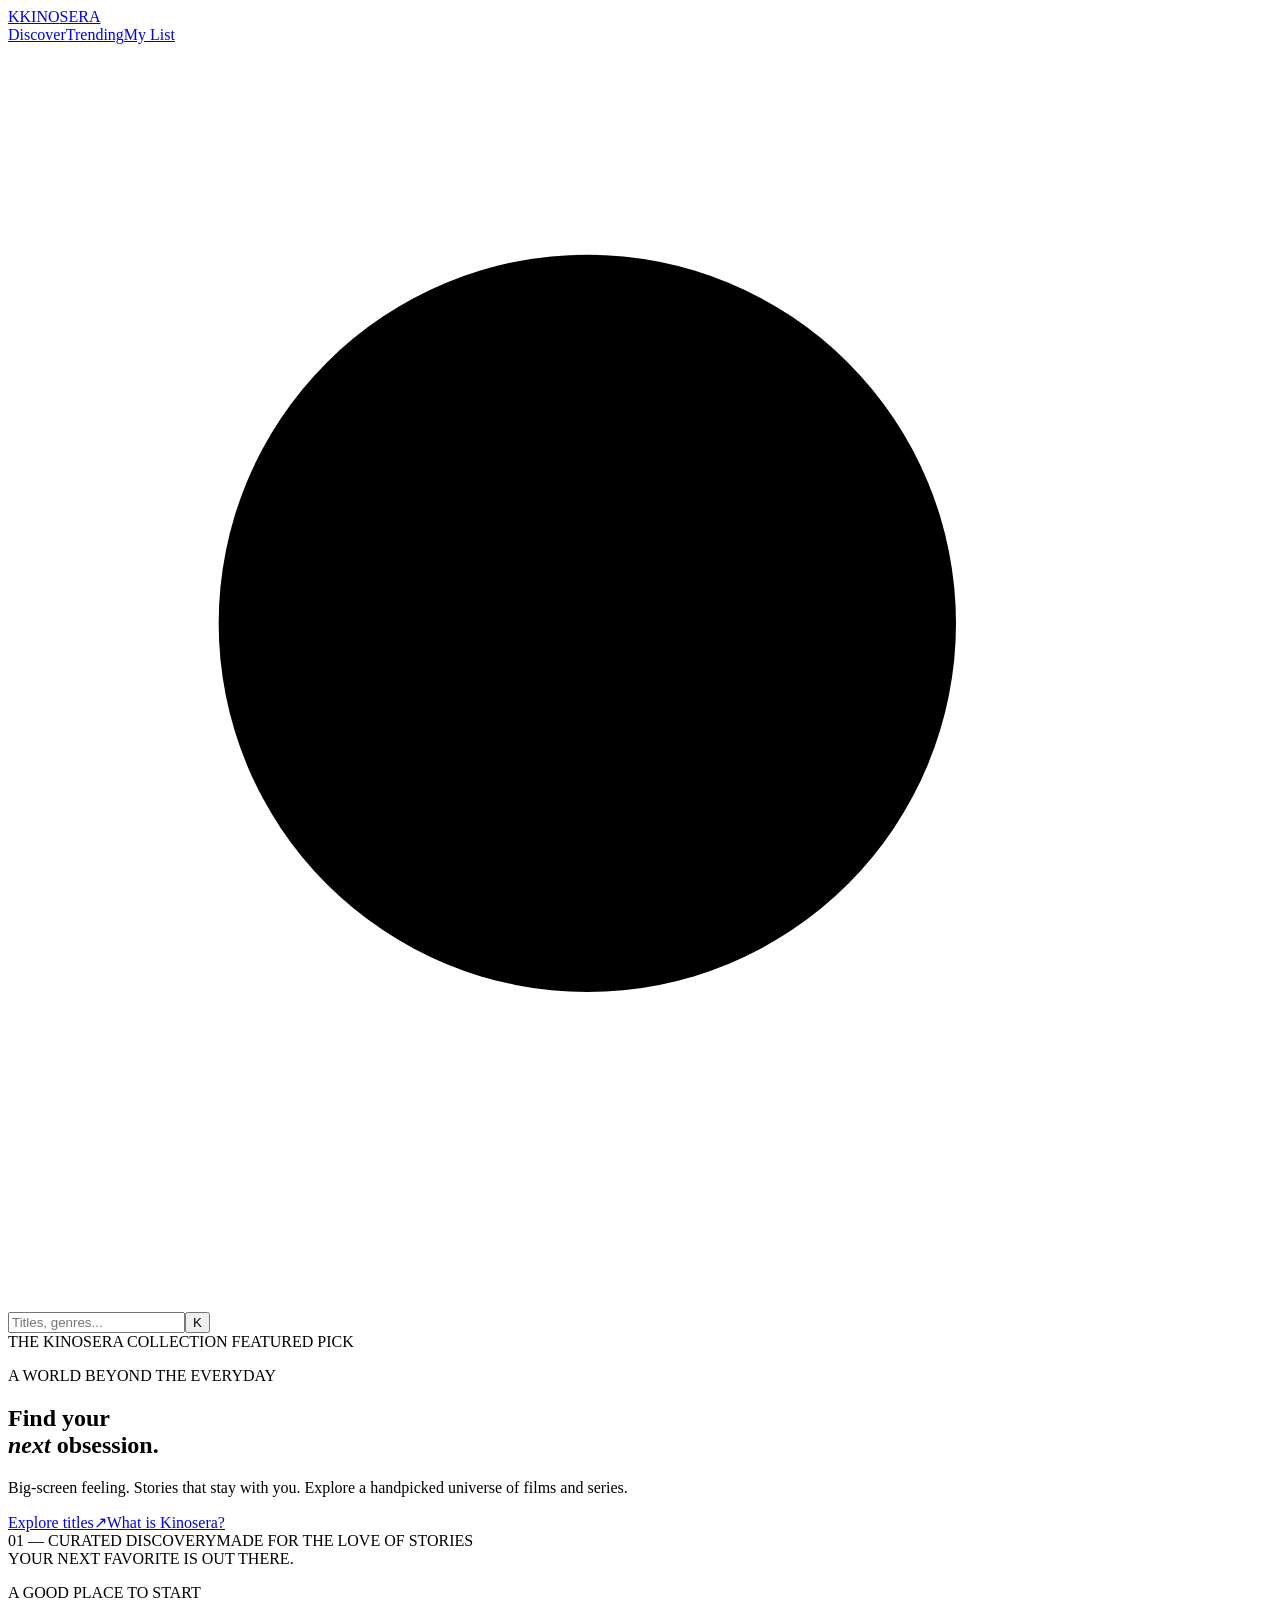
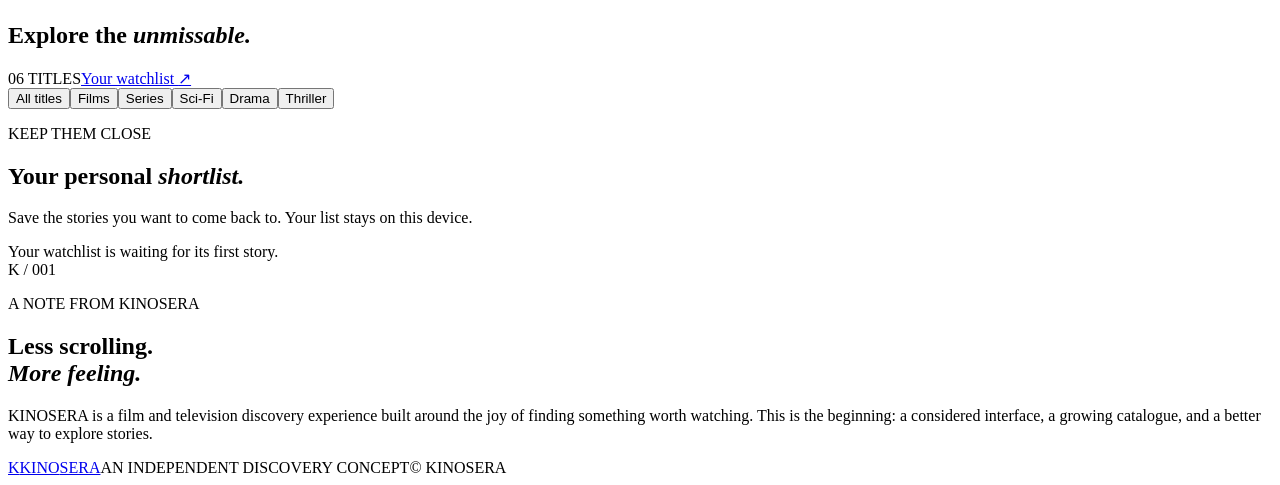
==== index.html @ 2dc4a13b "Build KINOSERA homepage" ====
<!doctype html>
<html lang="en">
<head>
  <meta charset="UTF-8">
  <meta name="viewport" content="width=device-width, initial-scale=1">
  <meta name="theme-color" content="#090a0f">
  <meta name="description" content="KINOSERA — discover films and series worth staying in for.">
  <title>KINOSERA — Stories worth staying in for</title>
  <link rel="preconnect" href="https://fonts.googleapis.com">
  <link rel="preconnect" href="https://fonts.gstatic.com" crossorigin>
  <link href="https://fonts.googleapis.com/css2?family=DM+Sans:wght@400;500;600;700&family=Manrope:wght@400;500;600;700;800&display=swap" rel="stylesheet">
  <link rel="stylesheet" href="styles.css">
</head>
<body>
  <div class="ambient ambient-one"></div><div class="ambient ambient-two"></div>
  <header class="topbar">
    <a class="brand" href="#" aria-label="Kinosera home"><span class="brand-mark">K</span><span>KINO<span class="brand-light">SERA</span></span></a>
    <nav class="main-nav" aria-label="Main navigation"><a class="active" href="#home">Discover</a><a href="#trending">Trending</a><a href="#library">My List</a></nav>
    <div class="top-actions"><label class="search-wrap"><svg viewBox="0 0 24 24" aria-hidden="true"><circle cx="11" cy="11" r="7"></circle><path d="m16 16 4 4"></path></svg><input id="searchInput" type="search" placeholder="Titles, genres..." autocomplete="off"></label><button class="avatar" aria-label="Profile">K</button></div>
  </header>
  <main id="home">
    <section class="hero">
      <div class="hero-art" aria-hidden="true"><div class="hero-orb"></div><div class="hero-haze"></div><div class="hero-silhouette"></div><div class="hero-grain"></div></div>
      <div class="hero-content">
        <div class="eyebrow"><span class="live-dot"></span> THE KINOSERA COLLECTION <span class="eyebrow-line"></span> FEATURED PICK</div>
        <p class="hero-kicker">A WORLD BEYOND THE EVERYDAY</p>
        <h1>Find your<br><em>next</em> obsession.</h1>
        <p class="hero-copy">Big-screen feeling. Stories that stay with you. Explore a handpicked universe of films and series.</p>
        <div class="hero-buttons"><a class="primary-btn" href="#trending"><span>Explore titles</span><span class="arrow">↗</span></a><a class="quiet-btn" href="#about">What is Kinosera?</a></div>
        <div class="hero-foot"><span>01 — CURATED DISCOVERY</span><span>MADE FOR THE LOVE OF STORIES</span></div>
      </div>
      <div class="hero-side-note">YOUR NEXT FAVORITE IS OUT THERE.</div>
    </section>
    <section class="section" id="trending">
      <div class="section-heading"><div><p class="section-label">A GOOD PLACE TO START</p><h2>Explore the <em>unmissable.</em></h2></div><div class="section-tools"><span id="resultCount">06 TITLES</span><a href="#library" class="text-link">Your watchlist <span>↗</span></a></div></div>
      <div class="filters" id="filters"><button class="filter active" data-filter="All">All titles</button><button class="filter" data-filter="Film">Films</button><button class="filter" data-filter="Series">Series</button><button class="filter" data-filter="Sci-Fi">Sci-Fi</button><button class="filter" data-filter="Drama">Drama</button><button class="filter" data-filter="Thriller">Thriller</button></div>
      <div class="movie-grid" id="movieGrid"></div>
      <div class="empty-state" id="emptyState" hidden>No titles found. Try another search.</div>
    </section>
    <section class="watchlist-section" id="library"><div><p class="section-label">KEEP THEM CLOSE</p><h2>Your personal <em>shortlist.</em></h2><p class="watchlist-copy">Save the stories you want to come back to. Your list stays on this device.</p></div><div class="saved-strip" id="savedStrip"><span class="saved-empty">Your watchlist is waiting for its first story.</span></div></section>
    <section class="about" id="about"><span class="about-index">K / 001</span><div><p class="section-label">A NOTE FROM KINOSERA</p><h2>Less scrolling.<br><em>More feeling.</em></h2></div><p>KINOSERA is a film and television discovery experience built around the joy of finding something worth watching. This is the beginning: a considered interface, a growing catalogue, and a better way to explore stories.</p></section>
  </main>
  <footer><a class="brand footer-brand" href="#"><span class="brand-mark">K</span><span>KINO<span class="brand-light">SERA</span></span></a><span>AN INDEPENDENT DISCOVERY CONCEPT</span><span>© <span id="year"></span> KINOSERA</span></footer>
  <dialog id="detailDialog" class="detail-dialog"><button class="dialog-close" id="dialogClose" aria-label="Close">×</button><div id="dialogContent"></div></dialog>
  <script src="app.js"></script>
</body>
</html>
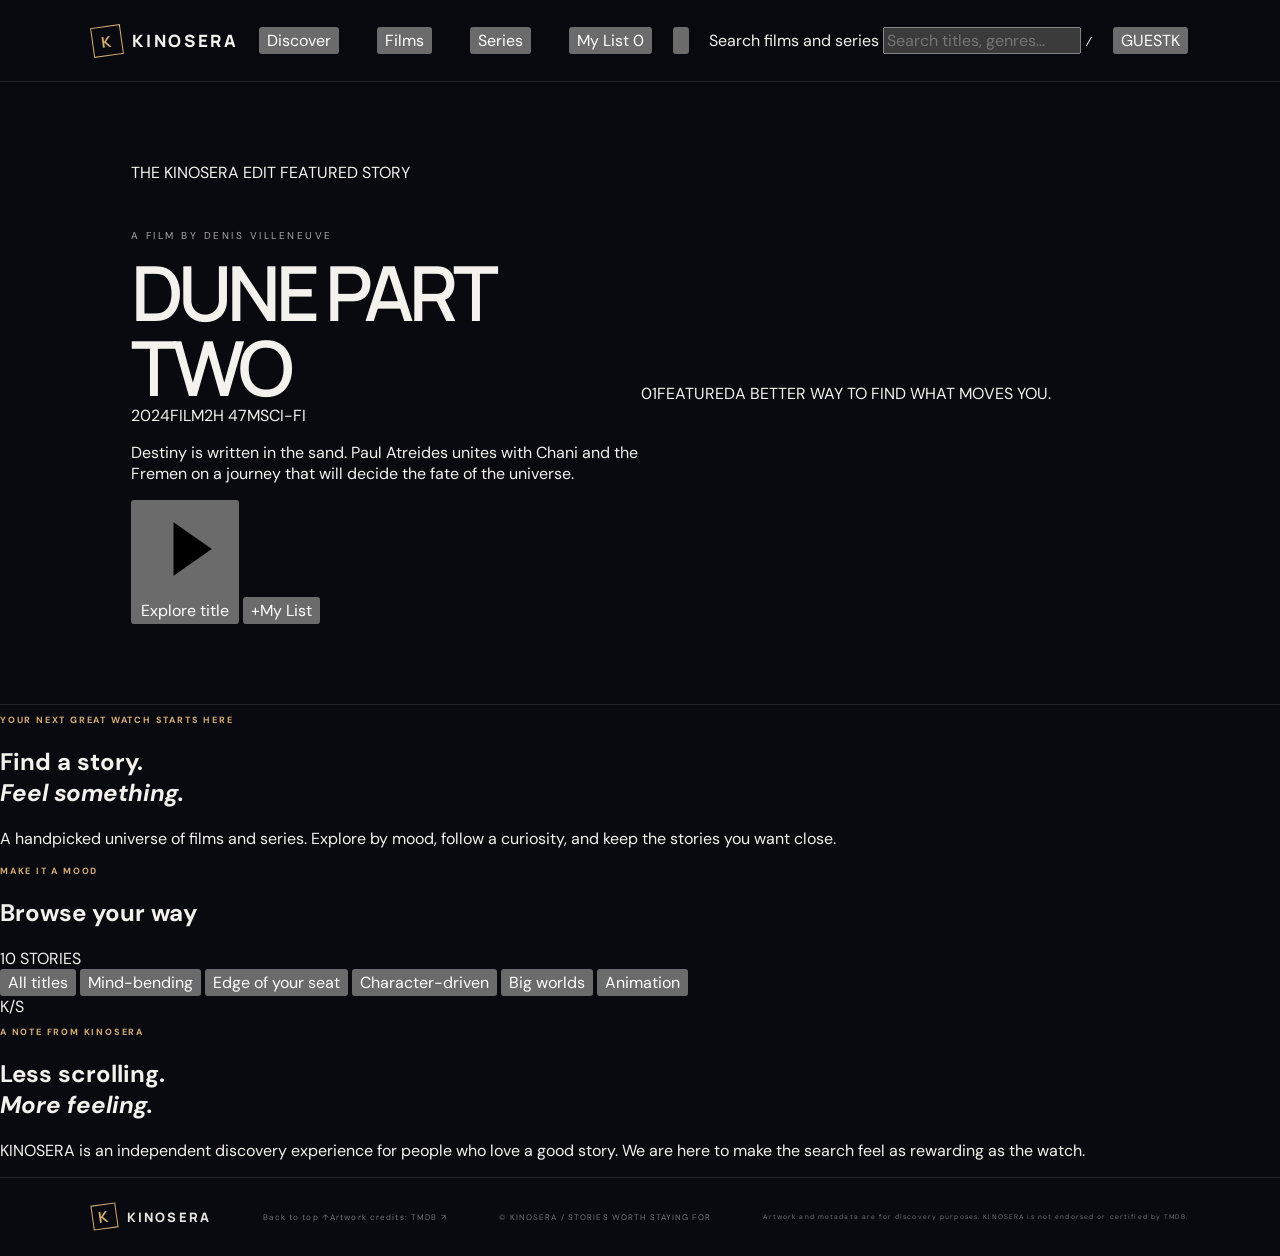
==== commit 3319390d: "Redesign KINOSERA discovery experience" ====
--- a/index.html
+++ b/index.html
@@ -3,45 +3,130 @@
 <head>
   <meta charset="UTF-8">
   <meta name="viewport" content="width=device-width, initial-scale=1">
-  <meta name="theme-color" content="#090a0f">
-  <meta name="description" content="KINOSERA — discover films and series worth staying in for.">
-  <title>KINOSERA — Stories worth staying in for</title>
+  <meta name="theme-color" content="#08090c">
+  <meta name="description" content="KINOSERA — a considered universe of films and series. Find the story you have been looking for.">
+  <title>KINOSERA — Stories worth staying for</title>
   <link rel="preconnect" href="https://fonts.googleapis.com">
   <link rel="preconnect" href="https://fonts.gstatic.com" crossorigin>
-  <link href="https://fonts.googleapis.com/css2?family=DM+Sans:wght@400;500;600;700&family=Manrope:wght@400;500;600;700;800&display=swap" rel="stylesheet">
+  <link rel="preconnect" href="https://image.tmdb.org">
+  <link href="https://fonts.googleapis.com/css2?family=DM+Sans:wght@400;500;600;700&family=Instrument+Serif:ital@0;1&family=Manrope:wght@400;500;600;700;800&display=swap" rel="stylesheet">
   <link rel="stylesheet" href="styles.css">
 </head>
 <body>
-  <div class="ambient ambient-one"></div><div class="ambient ambient-two"></div>
-  <header class="topbar">
-    <a class="brand" href="#" aria-label="Kinosera home"><span class="brand-mark">K</span><span>KINO<span class="brand-light">SERA</span></span></a>
-    <nav class="main-nav" aria-label="Main navigation"><a class="active" href="#home">Discover</a><a href="#trending">Trending</a><a href="#library">My List</a></nav>
-    <div class="top-actions"><label class="search-wrap"><svg viewBox="0 0 24 24" aria-hidden="true"><circle cx="11" cy="11" r="7"></circle><path d="m16 16 4 4"></path></svg><input id="searchInput" type="search" placeholder="Titles, genres..." autocomplete="off"></label><button class="avatar" aria-label="Profile">K</button></div>
+  <div class="site-noise" aria-hidden="true"></div>
+  <header class="topbar" id="topbar">
+    <a class="brand" href="#top" aria-label="KINOSERA home">
+      <span class="brand-mark">K</span>
+      <span class="brand-name">KINO<span>SERA</span></span>
+    </a>
+
+    <nav class="main-nav" aria-label="Main navigation">
+      <button class="nav-link is-active" data-view="all">Discover</button>
+      <button class="nav-link" data-view="film">Films</button>
+      <button class="nav-link" data-view="series">Series</button>
+      <button class="nav-link" data-view="list">My List <span class="list-count" id="listCount">0</span></button>
+    </nav>
+
+    <div class="top-actions">
+      <button class="icon-button search-toggle" id="searchToggle" aria-label="Open search" aria-expanded="false">
+        <svg viewBox="0 0 24 24" aria-hidden="true"><circle cx="10.8" cy="10.8" r="6.8"></circle><path d="m16 16 4.2 4.2"></path></svg>
+      </button>
+      <label class="search-field" id="searchField">
+        <span class="sr-only">Search films and series</span>
+        <input id="searchInput" type="search" placeholder="Search titles, genres..." autocomplete="off">
+        <kbd>/</kbd>
+      </label>
+      <button class="profile-button" id="profileToggle" aria-expanded="false" aria-label="Guest profile">
+        <span class="profile-label">GUEST</span><span class="profile-avatar">K</span>
+      </button>
+      <div class="profile-menu" id="profileMenu" hidden>
+        <strong>Guest profile</strong>
+        <span>Your list is saved on this device.</span>
+        <span class="profile-menu-note">Accounts are coming later.</span>
+      </div>
+    </div>
   </header>
-  <main id="home">
-    <section class="hero">
-      <div class="hero-art" aria-hidden="true"><div class="hero-orb"></div><div class="hero-haze"></div><div class="hero-silhouette"></div><div class="hero-grain"></div></div>
+
+  <main id="top">
+    <section class="hero" aria-labelledby="heroTitle">
+      <div class="hero-backdrop" role="img" aria-label="Dune: Part Two cinematic desert backdrop"></div>
+      <div class="hero-vignette"></div>
       <div class="hero-content">
-        <div class="eyebrow"><span class="live-dot"></span> THE KINOSERA COLLECTION <span class="eyebrow-line"></span> FEATURED PICK</div>
-        <p class="hero-kicker">A WORLD BEYOND THE EVERYDAY</p>
-        <h1>Find your<br><em>next</em> obsession.</h1>
-        <p class="hero-copy">Big-screen feeling. Stories that stay with you. Explore a handpicked universe of films and series.</p>
-        <div class="hero-buttons"><a class="primary-btn" href="#trending"><span>Explore titles</span><span class="arrow">↗</span></a><a class="quiet-btn" href="#about">What is Kinosera?</a></div>
-        <div class="hero-foot"><span>01 — CURATED DISCOVERY</span><span>MADE FOR THE LOVE OF STORIES</span></div>
+        <div class="hero-overline"><span class="overline-rule"></span> THE KINOSERA EDIT <span class="overline-dot"></span> FEATURED STORY</div>
+        <p class="hero-kicker">A FILM BY DENIS VILLENEUVE</p>
+        <h1 id="heroTitle">DUNE <span>PART TWO</span></h1>
+        <div class="hero-meta">
+          <span>2024</span><i></i><span>FILM</span><i></i><span>2H 47M</span><i></i><span>SCI-FI</span>
+        </div>
+        <p class="hero-description">Destiny is written in the sand. Paul Atreides unites with Chani and the Fremen on a journey that will decide the fate of the universe.</p>
+        <div class="hero-actions">
+          <button class="button button-primary" id="heroDetails"><svg viewBox="0 0 24 24" aria-hidden="true"><path d="m9 5 10 7-10 7z"></path></svg> Explore title</button>
+          <button class="button button-secondary" id="heroSave"><span class="button-plus">+</span><span id="heroSaveText">My List</span></button>
+        </div>
       </div>
-      <div class="hero-side-note">YOUR NEXT FAVORITE IS OUT THERE.</div>
+      <div class="hero-index"><span>01</span><span class="hero-index-line"></span><span>FEATURED</span></div>
+      <div class="hero-bottom-note">A BETTER WAY TO FIND WHAT MOVES YOU.</div>
     </section>
-    <section class="section" id="trending">
-      <div class="section-heading"><div><p class="section-label">A GOOD PLACE TO START</p><h2>Explore the <em>unmissable.</em></h2></div><div class="section-tools"><span id="resultCount">06 TITLES</span><a href="#library" class="text-link">Your watchlist <span>↗</span></a></div></div>
-      <div class="filters" id="filters"><button class="filter active" data-filter="All">All titles</button><button class="filter" data-filter="Film">Films</button><button class="filter" data-filter="Series">Series</button><button class="filter" data-filter="Sci-Fi">Sci-Fi</button><button class="filter" data-filter="Drama">Drama</button><button class="filter" data-filter="Thriller">Thriller</button></div>
-      <div class="movie-grid" id="movieGrid"></div>
-      <div class="empty-state" id="emptyState" hidden>No titles found. Try another search.</div>
-    </section>
-    <section class="watchlist-section" id="library"><div><p class="section-label">KEEP THEM CLOSE</p><h2>Your personal <em>shortlist.</em></h2><p class="watchlist-copy">Save the stories you want to come back to. Your list stays on this device.</p></div><div class="saved-strip" id="savedStrip"><span class="saved-empty">Your watchlist is waiting for its first story.</span></div></section>
-    <section class="about" id="about"><span class="about-index">K / 001</span><div><p class="section-label">A NOTE FROM KINOSERA</p><h2>Less scrolling.<br><em>More feeling.</em></h2></div><p>KINOSERA is a film and television discovery experience built around the joy of finding something worth watching. This is the beginning: a considered interface, a growing catalogue, and a better way to explore stories.</p></section>
+
+    <div class="page-content">
+      <section class="welcome-strip">
+        <div>
+          <p class="eyebrow">YOUR NEXT GREAT WATCH STARTS HERE</p>
+          <h2>Find a story.<br><em>Feel something.</em></h2>
+        </div>
+        <p class="welcome-copy">A handpicked universe of films and series. Explore by mood, follow a curiosity, and keep the stories you want close.</p>
+      </section>
+
+      <section class="discovery-tools" aria-label="Browse catalogue">
+        <div class="browse-heading">
+          <div><p class="eyebrow">MAKE IT A MOOD</p><h2>Browse your way</h2></div>
+          <span id="catalogueCount">10 STORIES</span>
+        </div>
+        <div class="genre-chips" id="genreChips">
+          <button class="genre-chip is-active" data-genre="All">All titles</button>
+          <button class="genre-chip" data-genre="Sci-Fi">Mind-bending</button>
+          <button class="genre-chip" data-genre="Thriller">Edge of your seat</button>
+          <button class="genre-chip" data-genre="Drama">Character-driven</button>
+          <button class="genre-chip" data-genre="Adventure">Big worlds</button>
+          <button class="genre-chip" data-genre="Animation">Animation</button>
+        </div>
+      </section>
+
+      <section class="search-view" id="searchView" hidden>
+        <div class="section-heading"><div><p class="eyebrow">THE KINOSERA INDEX</p><h2 id="searchHeading">Search results</h2></div><span id="searchCount"></span></div>
+        <div class="poster-grid" id="searchGrid"></div>
+        <div class="empty-state" id="searchEmpty" hidden><span class="empty-mark">K</span><h3>No stories found.</h3><p>Try another title, genre, or a shorter search.</p></div>
+      </section>
+
+      <section class="catalogue" id="catalogue">
+        <div id="railsRoot"></div>
+        <div class="empty-state list-empty" id="listEmpty" hidden>
+          <span class="empty-mark">K</span><h3>Your list is still a blank page.</h3>
+          <p>Save the films and series you want to come back to. They will be waiting here.</p>
+          <button class="button button-primary" id="backToDiscover">Explore the catalogue</button>
+        </div>
+      </section>
+
+      <section class="about-band">
+        <div class="about-monogram">K<span>/</span>S</div>
+        <div><p class="eyebrow">A NOTE FROM KINOSERA</p><h2>Less scrolling.<br><em>More feeling.</em></h2></div>
+        <p>KINOSERA is an independent discovery experience for people who love a good story. We are here to make the search feel as rewarding as the watch.</p>
+      </section>
+    </div>
   </main>
-  <footer><a class="brand footer-brand" href="#"><span class="brand-mark">K</span><span>KINO<span class="brand-light">SERA</span></span></a><span>AN INDEPENDENT DISCOVERY CONCEPT</span><span>© <span id="year"></span> KINOSERA</span></footer>
-  <dialog id="detailDialog" class="detail-dialog"><button class="dialog-close" id="dialogClose" aria-label="Close">×</button><div id="dialogContent"></div></dialog>
+
+  <footer class="footer">
+    <a class="brand footer-brand" href="#top"><span class="brand-mark">K</span><span class="brand-name">KINO<span>SERA</span></span></a>
+    <div class="footer-links"><a href="#top">Back to top ↑</a><a href="https://www.themoviedb.org/" target="_blank" rel="noopener noreferrer">Artwork credits: TMDB ↗</a></div>
+    <p>© <span id="year"></span> KINOSERA <span class="footer-divider">/</span> STORIES WORTH STAYING FOR</p>
+    <small>Artwork and metadata are for discovery purposes. KINOSERA is not endorsed or certified by TMDB.</small>
+  </footer>
+
+  <dialog class="detail-dialog" id="detailDialog" aria-labelledby="detailTitle">
+    <button class="dialog-close" id="dialogClose" aria-label="Close details">×</button>
+    <div id="dialogContent"></div>
+  </dialog>
+  <div class="toast" id="toast" role="status" aria-live="polite"></div>
   <script src="app.js"></script>
 </body>
 </html>
--- a/styles.css
+++ b/styles.css
@@ -0,0 +1 @@
+:root{color-scheme:dark;--bg:#090a0f;--panel:#11131b;--muted:#9699a8;--text:#f4f2ed;--gold:#d7ad73;--line:rgba(255,255,255,.11)}*{box-sizing:border-box}html{scroll-behavior:smooth}body{margin:0;background:var(--bg);color:var(--text);font-family:"DM Sans",sans-serif;overflow-x:hidden}a{color:inherit;text-decoration:none}button,input{font:inherit}.ambient{position:fixed;pointer-events:none;filter:blur(100px);opacity:.12;z-index:-1}.ambient-one{width:360px;height:360px;background:#9d613e;top:12%;right:-200px}.ambient-two{width:300px;height:300px;background:#454c91;top:65%;left:-200px}.topbar{height:82px;padding:0 7.2%;display:flex;align-items:center;justify-content:space-between;border-bottom:1px solid var(--line);position:relative;z-index:5;background:rgba(9,10,15,.84);backdrop-filter:blur(16px)}.brand{display:flex;align-items:center;gap:10px;font:800 17px Manrope,sans-serif;letter-spacing:.16em}.brand-mark{display:grid;place-items:center;width:30px;height:30px;border:1px solid var(--gold);color:var(--gold);font:700 15px Manrope;transform:rotate(-8deg)}.brand-light{font-weight:400;color:#b9bac2}.main-nav{display:flex;gap:38px;height:100%;align-items:center}.main-nav a{font-size:12px;color:#a3a4ad;position:relative}.main-nav a.active,.main-nav a:hover{color:#fff}.main-nav a.active:after{content:"";position:absolute;height:2px;background:var(--gold);bottom:-32px;left:0;right:0}.top-actions{display:flex;align-items:center;gap:20px}.search-wrap{display:flex;align-items:center;gap:9px;border-bottom:1px solid #454650;padding:7px 0;width:175px}.search-wrap svg{width:16px;stroke:#a5a5ae;fill:none;stroke-width:1.7}.search-wrap input{width:100%;background:none;border:0;outline:0;color:#fff;font-size:11px}.search-wrap input::placeholder{color:#858792}.avatar{width:31px;height:31px;border-radius:50%;border:1px solid #8e775d;color:var(--gold);background:#1a1715;font:700 12px Manrope}.hero{min-height:610px;position:relative;display:flex;align-items:center;padding:80px 10.2%;overflow:hidden;border-bottom:1px solid var(--line)}.hero-art{position:absolute;inset:0 0 0 31%;overflow:hidden;background:radial-gradient(ellipse at 69% 45%,#654b3b 0,#342b30 20%,#171822 49%,#090a0f 78%)}.hero-art:after{content:"";position:absolute;inset:0;background:linear-gradient(90deg,#090a0f 0%,rgba(9,10,15,.84) 14%,rgba(9,10,15,.12) 65%,rgba(9,10,15,.32)),linear-gradient(0deg,#090a0f 0%,transparent 25%,transparent 75%,rgba(9,10,15,.3))}.hero-orb{position:absolute;width:min(39vw,470px);height:min(39vw,470px);border-radius:50%;right:13%;top:7%;background:radial-gradient(circle at 34% 28%,#e4c6a2,#a77a60 24%,#604b4c 55%,#211e2c 75%);box-shadow:0 0 100px #bd8a6540, inset -35px -25px 70px #090a0f}.hero-haze{position:absolute;width:65%;height:45%;right:0;top:42%;background:linear-gradient(115deg,transparent,#a56d4c55,transparent);filter:blur(35px);transform:rotate(-18deg)}.hero-silhouette{position:absolute;width:45%;height:32%;right:4%;bottom:-7%;background:linear-gradient(160deg,#25222a,#08090e 70%);clip-path:polygon(0 100%,15% 55%,28% 71%,44% 18%,58% 52%,75% 26%,100% 100%)}.hero-grain{position:absolute;inset:0;opacity:.1;background-image:url("data:image/svg+xml,%3Csvg viewBox='0 0 180 180' xmlns='http://www.w3.org/2000/svg'%3E%3Cfilter id='n'%3E%3CfeTurbulence type='fractalNoise' baseFrequency='.9' numOctaves='3' stitchTiles='stitch'/%3E%3C/filter%3E%3Crect width='100%25' height='100%25' filter='url(%23n)' opacity='.25'/%3E%3C/svg%3E")}.hero-content{position:relative;z-index:2;max-width:510px}.eyebrow,.section-label{font-size:9px;letter-spacing:.2em;color:var(--gold);font-weight:700}.eyebrow{display:flex;align-items:center;gap:10px}.live-dot{width:6px;height:6px;border-radius:50%;background:var(--gold);box-shadow:0 0 10px var(--gold)}.eyebrow-line{height:1px;width:30px;background:#9b7c5b}.hero-kicker{font-size:10px;letter-spacing:.25em;color:#a9a6a3;margin:46px 0 13px}.hero h1,.section-heading h2,.watchlist-section h2,.about h2{font:600 clamp(46px,6vw,76px)/.99 Manrope,sans-serif;letter-spacing:-.065em;margin:0}.hero h1 em,.section-heading h2 em,.watchlist-section h2 em,.about h2 em{font-family:Georgia,serif;font-weight:400;color:var(--gold);letter-spacing:-.06em}.hero-copy{color:#b3b2b8;font-size:13px;line-height:1.8;max-width:360px;margin:24px 0 27px}.hero-buttons{display:flex;align-items:center;gap:24px}.primary-btn{display:inline-flex;align-items:center;gap:24px;background:#d4ad7b;color:#17130f;padding:14px 17px;font-size:11px;font-weight:700}.arrow{font-size:17px}.quiet-btn{font-size:11px;color:#d0cdd0}.hero-foot{display:flex;gap:34px;margin-top:75px;color:#777984;font-size:8px;letter-spacing:.14em}.hero-side-note{position:absolute;right:3.4%;top:50%;writing-mode:vertical-rl;transform:rotate(180deg);font-size:8px;letter-spacing:.25em;color:#c0a17c}.section{padding:92px 10.2% 105px}.section-heading{display:flex;justify-content:space-between;align-items:end}.section-label{margin:0 0 16px}.section-heading h2,.watchlist-section h2,.about h2{font-size:clamp(34px,4vw,48px)}.section-tools{display:flex;gap:28px;align-items:center;color:#7e808a;font-size:9px;letter-spacing:.12em}.text-link{color:#d5b58c;letter-spacing:0;font-size:11px}.text-link span{margin-left:8px}.filters{display:flex;gap:8px;margin:35px 0 28px;flex-wrap:wrap}.filter{border:1px solid #292b35;color:#9b9da7;background:transparent;padding:9px 15px;font-size:10px;border-radius:2px;cursor:pointer;transition:.2s}.filter:hover,.filter.active{border-color:#b18c63;color:#e5c59c;background:#b18c6312}.movie-grid{display:grid;grid-template-columns:repeat(6,minmax(0,1fr));gap:17px}.movie-card{min-width:0;cursor:pointer}.poster{height:250px;position:relative;overflow:hidden;background:var(--poster);border:1px solid #ffffff12;isolation:isolate;transition:transform .3s,border-color .3s}.movie-card:hover .poster{transform:translateY(-5px);border-color:#b18c6380}.poster:before{content:"";position:absolute;inset:0;background:radial-gradient(ellipse at 50% 35%,var(--glow),transparent 58%),linear-gradient(0deg,#08090fe8,transparent 65%);z-index:-1}.poster:after{content:"";position:absolute;width:72%;height:56%;left:14%;bottom:-14%;border-radius:50% 50% 0 0;background:linear-gradient(145deg,var(--shape),#11121a 75%);filter:drop-shadow(0 0 24px var(--glow));opacity:.85}.poster-symbol{position:absolute;top:12%;left:0;right:0;text-align:center;font:400 54px Georgia,serif;color:#fff9;text-shadow:0 0 30px var(--glow)}.poster-word{position:absolute;z-index:1;bottom:17px;left:12px;right:12px;text-align:center;font:800 17px Manrope,sans-serif;letter-spacing:.08em;text-transform:uppercase;text-shadow:0 2px 12px #000}.poster-tag{position:absolute;top:10px;left:10px;z-index:2;font-size:7px;letter-spacing:.14em;padding:5px 7px;background:#08090c88;color:#f1d3aa;border:1px solid #ffffff2b}.card-meta{display:flex;justify-content:space-between;gap:8px;margin-top:12px;color:#858792;font-size:9px}.card-title{font:600 13px Manrope,sans-serif;color:#f0eef0;margin:5px 0 0;white-space:nowrap;overflow:hidden;text-overflow:ellipsis}.card-sub{font-size:9px;color:#777984;margin-top:5px}.save-btn{position:absolute;right:9px;top:9px;z-index:3;width:27px;height:27px;border:1px solid #ffffff4a;border-radius:50%;background:#090a0d99;color:white;cursor:pointer;font-size:16px}.save-btn.saved{color:#e2b981;border-color:#e2b981}.empty-state{padding:55px 0;color:#999;text-align:center;font-size:13px}.watchlist-section{padding:65px 10.2%;background:#11121a;border-top:1px solid var(--line);border-bottom:1px solid var(--line);display:grid;grid-template-columns:1fr 1.2fr;gap:10%;align-items:center}.watchlist-copy{font-size:12px;color:#9698a2;line-height:1.8;max-width:320px}.saved-strip{display:flex;gap:12px;flex-wrap:wrap;align-items:center}.saved-empty{font-size:11px;color:#777984}.saved-chip{padding:10px 13px;border:1px solid #37333a;color:#d8c3a8;font-size:10px;background:#191922}.about{padding:90px 10.2%;display:grid;grid-template-columns:.5fr 1fr 1fr;gap:35px;align-items:center}.about-index{font:11px Manrope;color:#8b8c96}.about p:last-child{font-size:12px;color:#999ba5;line-height:1.9;max-width:370px}footer{border-top:1px solid var(--line);padding:26px 7.2%;display:flex;align-items:center;justify-content:space-between;color:#6f717b;font-size:8px;letter-spacing:.14em}.footer-brand{color:#e8e5df;font-size:13px}.footer-brand .brand-mark{width:25px;height:25px}.detail-dialog{width:min(620px,calc(100% - 30px));border:1px solid #4b4036;background:#11131b;color:#f4f2ed;padding:0;box-shadow:0 30px 100px #000b}.detail-dialog::backdrop{background:#05060bd9;backdrop-filter:blur(8px)}.dialog-close{position:absolute;right:14px;top:10px;border:0;background:#0007;color:#fff;font-size:27px;cursor:pointer;z-index:2}.detail-layout{display:grid;grid-template-columns: .8fr 1.2fr;min-height:330px}.detail-poster{background:var(--poster);display:grid;place-items:center;font:64px Georgia;color:#fff9;position:relative;overflow:hidden}.detail-poster:after{content:"";position:absolute;inset:0;background:linear-gradient(0deg,#08090f99,transparent)}.detail-info{padding:45px 30px 30px}.detail-info h2{font:700 28px Manrope;margin:10px 0}.detail-info p{font-size:12px;line-height:1.8;color:#a6a7b0}.detail-line{font-size:9px;letter-spacing:.12em;color:#d6b487}.detail-save{margin-top:12px;border:1px solid #b18c63;background:transparent;color:#e5c59c;padding:11px 14px;font-size:10px;cursor:pointer}@media(max-width:900px){.movie-grid{grid-template-columns:repeat(3,1fr);gap:24px 15px}.poster{height:280px}.hero{padding-left:7%;min-height:570px}.hero-art{left:15%}.watchlist-section{padding-left:7%;padding-right:7%}.section,.about{padding-left:7%;padding-right:7%}}@media(max-width:600px){.topbar{height:68px;padding:0 5%}.main-nav{gap:15px}.main-nav a{font-size:10px}.top-actions{gap:10px}.search-wrap{width:30px;border:0}.search-wrap input{width:0;padding:0}.search-wrap:focus-within{width:135px;border-bottom:1px solid #555}.search-wrap:focus-within input{width:100%}.avatar{width:28px;height:28px}.brand{font-size:14px}.hero{min-height:620px;padding:70px 7% 45px;align-items:flex-start}.hero-art{left:0;top:0;opacity:.72}.hero-art:after{background:linear-gradient(90deg,#090a0f 0%,#090a0f55 75%),linear-gradient(0deg,#090a0f 0%,transparent 60%)}.hero-orb{width:300px;height:300px;right:-30px;top:11%}.hero-content{margin-top:15px}.hero-kicker{margin-top:45px}.hero h1{font-size:55px}.hero-foot{margin-top:70px;gap:18px;font-size:7px}.hero-side-note{display:none}.section{padding:65px 6% 75px}.section-heading{align-items:start;gap:20px;flex-direction:column}.section-tools{width:100%;justify-content:space-between}.filters{margin-top:26px}.movie-grid{grid-template-columns:repeat(2,minmax(0,1fr));gap:25px 13px}.poster{height:250px}.watchlist-section{padding:55px 6%;grid-template-columns:1fr;gap:25px}.about{padding:65px 6%;grid-template-columns:1fr;gap:20px}.about-index{display:none}footer{padding:22px 5%;gap:12px;flex-wrap:wrap}footer>span:nth-child(2){display:none}.detail-layout{grid-template-columns:1fr}.detail-poster{min-height:170px}.detail-info{padding:25px}.section-heading h2{font-size:38px}}
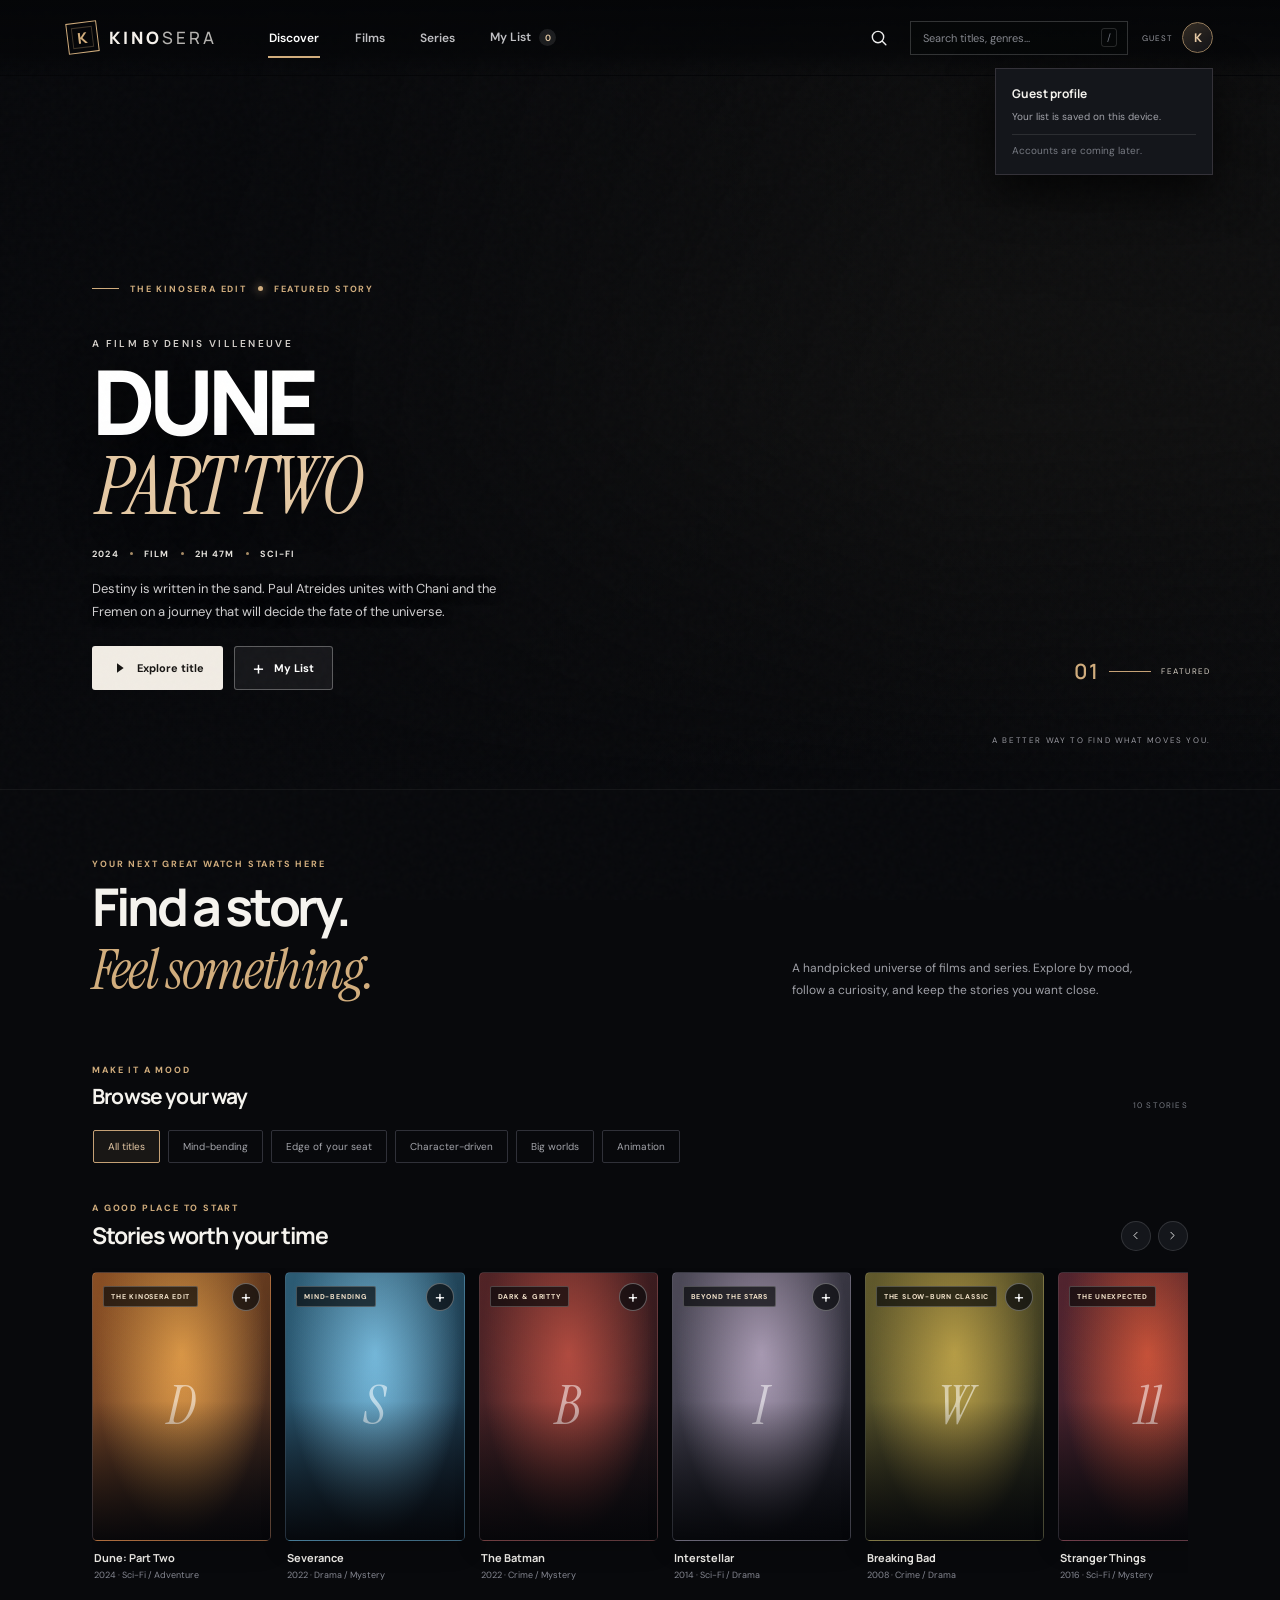
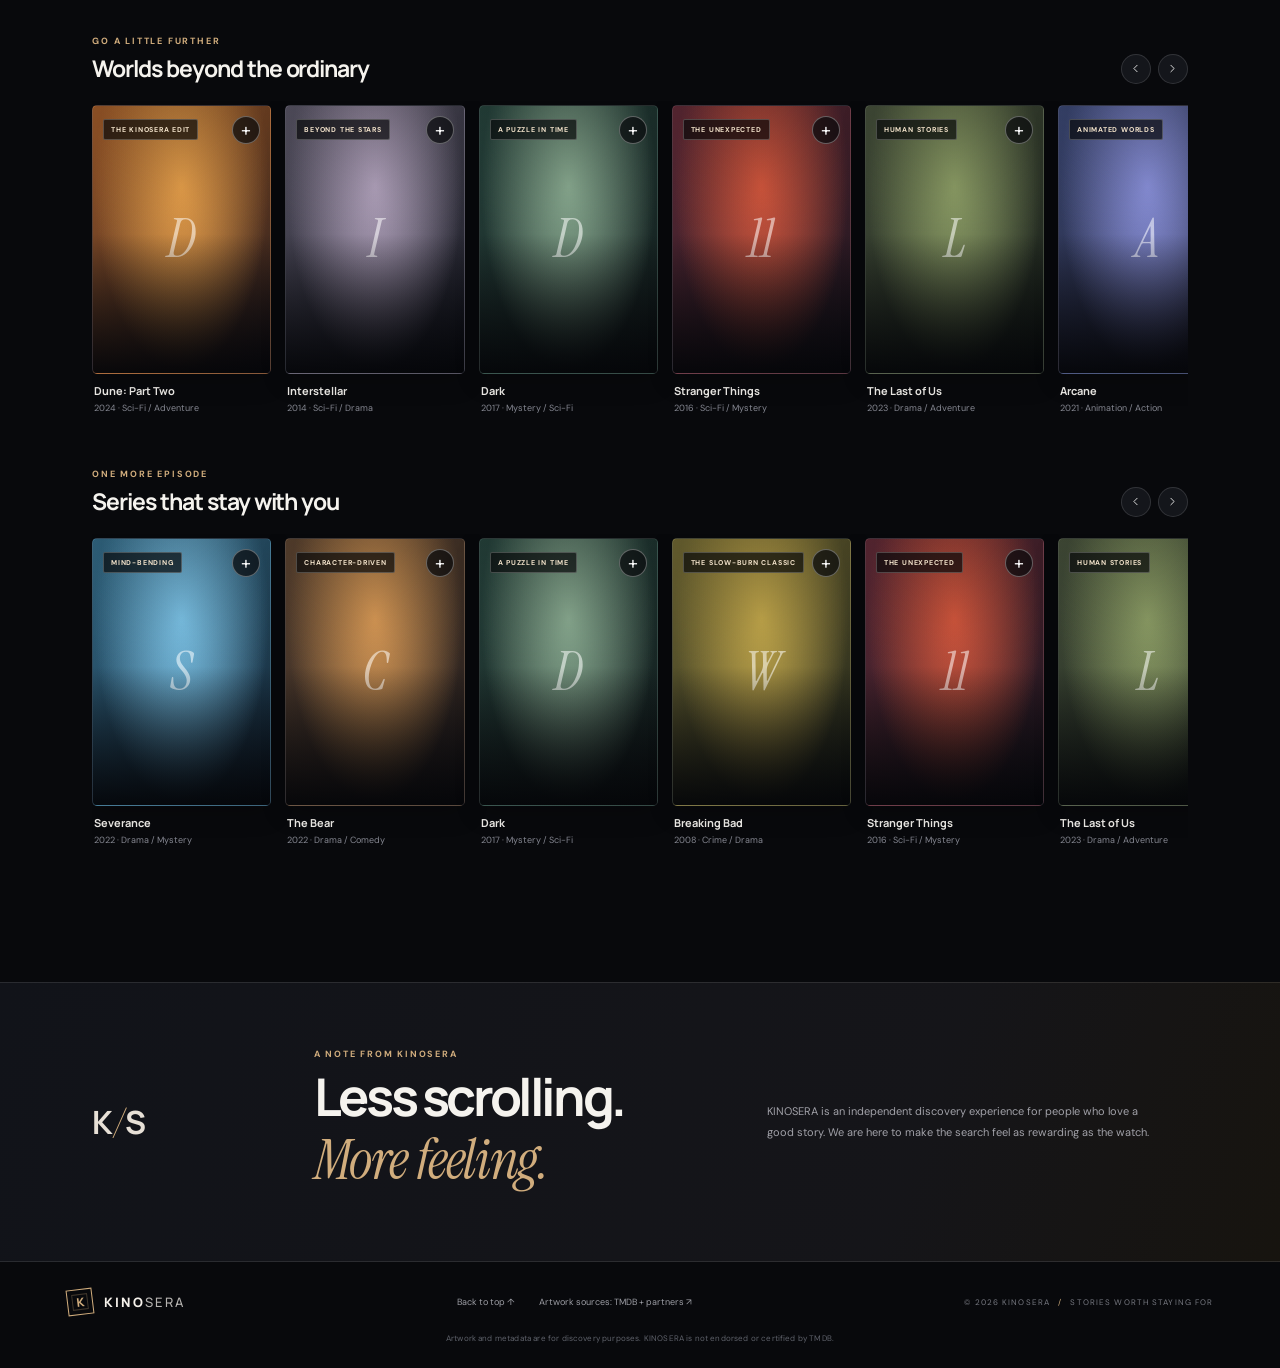
==== commit 0762f982: "Clarify third-party artwork sources" ====
--- a/index.html
+++ b/index.html
@@ -117,7 +117,7 @@
 
   <footer class="footer">
     <a class="brand footer-brand" href="#top"><span class="brand-mark">K</span><span class="brand-name">KINO<span>SERA</span></span></a>
-    <div class="footer-links"><a href="#top">Back to top ↑</a><a href="https://www.themoviedb.org/" target="_blank" rel="noopener noreferrer">Artwork credits: TMDB ↗</a></div>
+    <div class="footer-links"><a href="#top">Back to top ↑</a><a href="https://www.themoviedb.org/" target="_blank" rel="noopener noreferrer">Artwork sources: TMDB + partners ↗</a></div>
     <p>© <span id="year"></span> KINOSERA <span class="footer-divider">/</span> STORIES WORTH STAYING FOR</p>
     <small>Artwork and metadata are for discovery purposes. KINOSERA is not endorsed or certified by TMDB.</small>
   </footer>
--- a/styles.css
+++ b/styles.css
@@ -1 +1,262 @@
-:root{color-scheme:dark;--bg:#090a0f;--panel:#11131b;--muted:#9699a8;--text:#f4f2ed;--gold:#d7ad73;--line:rgba(255,255,255,.11)}*{box-sizing:border-box}html{scroll-behavior:smooth}body{margin:0;background:var(--bg);color:var(--text);font-family:"DM Sans",sans-serif;overflow-x:hidden}a{color:inherit;text-decoration:none}button,input{font:inherit}.ambient{position:fixed;pointer-events:none;filter:blur(100px);opacity:.12;z-index:-1}.ambient-one{width:360px;height:360px;background:#9d613e;top:12%;right:-200px}.ambient-two{width:300px;height:300px;background:#454c91;top:65%;left:-200px}.topbar{height:82px;padding:0 7.2%;display:flex;align-items:center;justify-content:space-between;border-bottom:1px solid var(--line);position:relative;z-index:5;background:rgba(9,10,15,.84);backdrop-filter:blur(16px)}.brand{display:flex;align-items:center;gap:10px;font:800 17px Manrope,sans-serif;letter-spacing:.16em}.brand-mark{display:grid;place-items:center;width:30px;height:30px;border:1px solid var(--gold);color:var(--gold);font:700 15px Manrope;transform:rotate(-8deg)}.brand-light{font-weight:400;color:#b9bac2}.main-nav{display:flex;gap:38px;height:100%;align-items:center}.main-nav a{font-size:12px;color:#a3a4ad;position:relative}.main-nav a.active,.main-nav a:hover{color:#fff}.main-nav a.active:after{content:"";position:absolute;height:2px;background:var(--gold);bottom:-32px;left:0;right:0}.top-actions{display:flex;align-items:center;gap:20px}.search-wrap{display:flex;align-items:center;gap:9px;border-bottom:1px solid #454650;padding:7px 0;width:175px}.search-wrap svg{width:16px;stroke:#a5a5ae;fill:none;stroke-width:1.7}.search-wrap input{width:100%;background:none;border:0;outline:0;color:#fff;font-size:11px}.search-wrap input::placeholder{color:#858792}.avatar{width:31px;height:31px;border-radius:50%;border:1px solid #8e775d;color:var(--gold);background:#1a1715;font:700 12px Manrope}.hero{min-height:610px;position:relative;display:flex;align-items:center;padding:80px 10.2%;overflow:hidden;border-bottom:1px solid var(--line)}.hero-art{position:absolute;inset:0 0 0 31%;overflow:hidden;background:radial-gradient(ellipse at 69% 45%,#654b3b 0,#342b30 20%,#171822 49%,#090a0f 78%)}.hero-art:after{content:"";position:absolute;inset:0;background:linear-gradient(90deg,#090a0f 0%,rgba(9,10,15,.84) 14%,rgba(9,10,15,.12) 65%,rgba(9,10,15,.32)),linear-gradient(0deg,#090a0f 0%,transparent 25%,transparent 75%,rgba(9,10,15,.3))}.hero-orb{position:absolute;width:min(39vw,470px);height:min(39vw,470px);border-radius:50%;right:13%;top:7%;background:radial-gradient(circle at 34% 28%,#e4c6a2,#a77a60 24%,#604b4c 55%,#211e2c 75%);box-shadow:0 0 100px #bd8a6540, inset -35px -25px 70px #090a0f}.hero-haze{position:absolute;width:65%;height:45%;right:0;top:42%;background:linear-gradient(115deg,transparent,#a56d4c55,transparent);filter:blur(35px);transform:rotate(-18deg)}.hero-silhouette{position:absolute;width:45%;height:32%;right:4%;bottom:-7%;background:linear-gradient(160deg,#25222a,#08090e 70%);clip-path:polygon(0 100%,15% 55%,28% 71%,44% 18%,58% 52%,75% 26%,100% 100%)}.hero-grain{position:absolute;inset:0;opacity:.1;background-image:url("data:image/svg+xml,%3Csvg viewBox='0 0 180 180' xmlns='http://www.w3.org/2000/svg'%3E%3Cfilter id='n'%3E%3CfeTurbulence type='fractalNoise' baseFrequency='.9' numOctaves='3' stitchTiles='stitch'/%3E%3C/filter%3E%3Crect width='100%25' height='100%25' filter='url(%23n)' opacity='.25'/%3E%3C/svg%3E")}.hero-content{position:relative;z-index:2;max-width:510px}.eyebrow,.section-label{font-size:9px;letter-spacing:.2em;color:var(--gold);font-weight:700}.eyebrow{display:flex;align-items:center;gap:10px}.live-dot{width:6px;height:6px;border-radius:50%;background:var(--gold);box-shadow:0 0 10px var(--gold)}.eyebrow-line{height:1px;width:30px;background:#9b7c5b}.hero-kicker{font-size:10px;letter-spacing:.25em;color:#a9a6a3;margin:46px 0 13px}.hero h1,.section-heading h2,.watchlist-section h2,.about h2{font:600 clamp(46px,6vw,76px)/.99 Manrope,sans-serif;letter-spacing:-.065em;margin:0}.hero h1 em,.section-heading h2 em,.watchlist-section h2 em,.about h2 em{font-family:Georgia,serif;font-weight:400;color:var(--gold);letter-spacing:-.06em}.hero-copy{color:#b3b2b8;font-size:13px;line-height:1.8;max-width:360px;margin:24px 0 27px}.hero-buttons{display:flex;align-items:center;gap:24px}.primary-btn{display:inline-flex;align-items:center;gap:24px;background:#d4ad7b;color:#17130f;padding:14px 17px;font-size:11px;font-weight:700}.arrow{font-size:17px}.quiet-btn{font-size:11px;color:#d0cdd0}.hero-foot{display:flex;gap:34px;margin-top:75px;color:#777984;font-size:8px;letter-spacing:.14em}.hero-side-note{position:absolute;right:3.4%;top:50%;writing-mode:vertical-rl;transform:rotate(180deg);font-size:8px;letter-spacing:.25em;color:#c0a17c}.section{padding:92px 10.2% 105px}.section-heading{display:flex;justify-content:space-between;align-items:end}.section-label{margin:0 0 16px}.section-heading h2,.watchlist-section h2,.about h2{font-size:clamp(34px,4vw,48px)}.section-tools{display:flex;gap:28px;align-items:center;color:#7e808a;font-size:9px;letter-spacing:.12em}.text-link{color:#d5b58c;letter-spacing:0;font-size:11px}.text-link span{margin-left:8px}.filters{display:flex;gap:8px;margin:35px 0 28px;flex-wrap:wrap}.filter{border:1px solid #292b35;color:#9b9da7;background:transparent;padding:9px 15px;font-size:10px;border-radius:2px;cursor:pointer;transition:.2s}.filter:hover,.filter.active{border-color:#b18c63;color:#e5c59c;background:#b18c6312}.movie-grid{display:grid;grid-template-columns:repeat(6,minmax(0,1fr));gap:17px}.movie-card{min-width:0;cursor:pointer}.poster{height:250px;position:relative;overflow:hidden;background:var(--poster);border:1px solid #ffffff12;isolation:isolate;transition:transform .3s,border-color .3s}.movie-card:hover .poster{transform:translateY(-5px);border-color:#b18c6380}.poster:before{content:"";position:absolute;inset:0;background:radial-gradient(ellipse at 50% 35%,var(--glow),transparent 58%),linear-gradient(0deg,#08090fe8,transparent 65%);z-index:-1}.poster:after{content:"";position:absolute;width:72%;height:56%;left:14%;bottom:-14%;border-radius:50% 50% 0 0;background:linear-gradient(145deg,var(--shape),#11121a 75%);filter:drop-shadow(0 0 24px var(--glow));opacity:.85}.poster-symbol{position:absolute;top:12%;left:0;right:0;text-align:center;font:400 54px Georgia,serif;color:#fff9;text-shadow:0 0 30px var(--glow)}.poster-word{position:absolute;z-index:1;bottom:17px;left:12px;right:12px;text-align:center;font:800 17px Manrope,sans-serif;letter-spacing:.08em;text-transform:uppercase;text-shadow:0 2px 12px #000}.poster-tag{position:absolute;top:10px;left:10px;z-index:2;font-size:7px;letter-spacing:.14em;padding:5px 7px;background:#08090c88;color:#f1d3aa;border:1px solid #ffffff2b}.card-meta{display:flex;justify-content:space-between;gap:8px;margin-top:12px;color:#858792;font-size:9px}.card-title{font:600 13px Manrope,sans-serif;color:#f0eef0;margin:5px 0 0;white-space:nowrap;overflow:hidden;text-overflow:ellipsis}.card-sub{font-size:9px;color:#777984;margin-top:5px}.save-btn{position:absolute;right:9px;top:9px;z-index:3;width:27px;height:27px;border:1px solid #ffffff4a;border-radius:50%;background:#090a0d99;color:white;cursor:pointer;font-size:16px}.save-btn.saved{color:#e2b981;border-color:#e2b981}.empty-state{padding:55px 0;color:#999;text-align:center;font-size:13px}.watchlist-section{padding:65px 10.2%;background:#11121a;border-top:1px solid var(--line);border-bottom:1px solid var(--line);display:grid;grid-template-columns:1fr 1.2fr;gap:10%;align-items:center}.watchlist-copy{font-size:12px;color:#9698a2;line-height:1.8;max-width:320px}.saved-strip{display:flex;gap:12px;flex-wrap:wrap;align-items:center}.saved-empty{font-size:11px;color:#777984}.saved-chip{padding:10px 13px;border:1px solid #37333a;color:#d8c3a8;font-size:10px;background:#191922}.about{padding:90px 10.2%;display:grid;grid-template-columns:.5fr 1fr 1fr;gap:35px;align-items:center}.about-index{font:11px Manrope;color:#8b8c96}.about p:last-child{font-size:12px;color:#999ba5;line-height:1.9;max-width:370px}footer{border-top:1px solid var(--line);padding:26px 7.2%;display:flex;align-items:center;justify-content:space-between;color:#6f717b;font-size:8px;letter-spacing:.14em}.footer-brand{color:#e8e5df;font-size:13px}.footer-brand .brand-mark{width:25px;height:25px}.detail-dialog{width:min(620px,calc(100% - 30px));border:1px solid #4b4036;background:#11131b;color:#f4f2ed;padding:0;box-shadow:0 30px 100px #000b}.detail-dialog::backdrop{background:#05060bd9;backdrop-filter:blur(8px)}.dialog-close{position:absolute;right:14px;top:10px;border:0;background:#0007;color:#fff;font-size:27px;cursor:pointer;z-index:2}.detail-layout{display:grid;grid-template-columns: .8fr 1.2fr;min-height:330px}.detail-poster{background:var(--poster);display:grid;place-items:center;font:64px Georgia;color:#fff9;position:relative;overflow:hidden}.detail-poster:after{content:"";position:absolute;inset:0;background:linear-gradient(0deg,#08090f99,transparent)}.detail-info{padding:45px 30px 30px}.detail-info h2{font:700 28px Manrope;margin:10px 0}.detail-info p{font-size:12px;line-height:1.8;color:#a6a7b0}.detail-line{font-size:9px;letter-spacing:.12em;color:#d6b487}.detail-save{margin-top:12px;border:1px solid #b18c63;background:transparent;color:#e5c59c;padding:11px 14px;font-size:10px;cursor:pointer}@media(max-width:900px){.movie-grid{grid-template-columns:repeat(3,1fr);gap:24px 15px}.poster{height:280px}.hero{padding-left:7%;min-height:570px}.hero-art{left:15%}.watchlist-section{padding-left:7%;padding-right:7%}.section,.about{padding-left:7%;padding-right:7%}}@media(max-width:600px){.topbar{height:68px;padding:0 5%}.main-nav{gap:15px}.main-nav a{font-size:10px}.top-actions{gap:10px}.search-wrap{width:30px;border:0}.search-wrap input{width:0;padding:0}.search-wrap:focus-within{width:135px;border-bottom:1px solid #555}.search-wrap:focus-within input{width:100%}.avatar{width:28px;height:28px}.brand{font-size:14px}.hero{min-height:620px;padding:70px 7% 45px;align-items:flex-start}.hero-art{left:0;top:0;opacity:.72}.hero-art:after{background:linear-gradient(90deg,#090a0f 0%,#090a0f55 75%),linear-gradient(0deg,#090a0f 0%,transparent 60%)}.hero-orb{width:300px;height:300px;right:-30px;top:11%}.hero-content{margin-top:15px}.hero-kicker{margin-top:45px}.hero h1{font-size:55px}.hero-foot{margin-top:70px;gap:18px;font-size:7px}.hero-side-note{display:none}.section{padding:65px 6% 75px}.section-heading{align-items:start;gap:20px;flex-direction:column}.section-tools{width:100%;justify-content:space-between}.filters{margin-top:26px}.movie-grid{grid-template-columns:repeat(2,minmax(0,1fr));gap:25px 13px}.poster{height:250px}.watchlist-section{padding:55px 6%;grid-template-columns:1fr;gap:25px}.about{padding:65px 6%;grid-template-columns:1fr;gap:20px}.about-index{display:none}footer{padding:22px 5%;gap:12px;flex-wrap:wrap}footer>span:nth-child(2){display:none}.detail-layout{grid-template-columns:1fr}.detail-poster{min-height:170px}.detail-info{padding:25px}.section-heading h2{font-size:38px}}+:root{
+  color-scheme:dark;
+  --bg:#08090c;
+  --surface:#111318;
+  --surface-2:#171920;
+  --text:#f5f3ee;
+  --muted:#a2a3aa;
+  --subtle:#777a83;
+  --line:rgba(255,255,255,.1);
+  --gold:#d1ad7d;
+  --gold-soft:#e7cba7;
+  --red:#a64037;
+  --font-display:"Manrope",sans-serif;
+  --font-body:"DM Sans",sans-serif;
+  --font-editorial:"Instrument Serif",Georgia,serif;
+}
+*{box-sizing:border-box}
+html{scroll-behavior:smooth;scroll-padding-top:86px}
+body{margin:0;min-width:320px;background:var(--bg);color:var(--text);font-family:var(--font-body);overflow-x:hidden}
+body,button,input{font-family:var(--font-body)}
+button,a{-webkit-tap-highlight-color:transparent}
+button{color:inherit}
+a{color:inherit;text-decoration:none}
+button:focus-visible,a:focus-visible,input:focus-visible{outline:2px solid var(--gold);outline-offset:4px}
+::selection{background:var(--gold);color:#15120d}
+.sr-only{position:absolute;width:1px;height:1px;padding:0;margin:-1px;overflow:hidden;clip:rect(0,0,0,0);white-space:nowrap;border:0}
+.site-noise{position:fixed;inset:0;z-index:10;pointer-events:none;opacity:.035;background-image:url("data:image/svg+xml,%3Csvg viewBox='0 0 180 180' xmlns='http://www.w3.org/2000/svg'%3E%3Cfilter id='n'%3E%3CfeTurbulence type='fractalNoise' baseFrequency='.85' numOctaves='3' stitchTiles='stitch'/%3E%3C/filter%3E%3Crect width='100%25' height='100%25' filter='url(%23n)' opacity='.6'/%3E%3C/svg%3E")}
+.topbar{height:76px;position:fixed;inset:0 0 auto;z-index:30;display:flex;align-items:center;gap:clamp(22px,4vw,62px);padding:0 clamp(22px,5.2vw,82px);background:linear-gradient(180deg,rgba(5,6,8,.96),rgba(5,6,8,.72) 70%,transparent);transition:background .25s,border-color .25s;border-bottom:1px solid transparent}
+.topbar.scrolled{background:rgba(8,9,12,.94);border-color:var(--line);backdrop-filter:blur(18px)}
+.brand{display:inline-flex;align-items:center;gap:11px;flex:0 0 auto}
+.brand-mark{display:grid;place-items:center;width:31px;height:31px;border:1px solid var(--gold);color:var(--gold);font:800 15px var(--font-display);transform:rotate(-7deg);position:relative}
+.brand-mark:after{content:"";position:absolute;inset:4px;border:1px solid rgba(209,173,125,.28)}
+.brand-name{font:800 17px var(--font-display);letter-spacing:.18em;color:#f5f1eb}
+.brand-name span{font-weight:500;color:#b6b4b1}
+.main-nav{display:flex;align-items:center;gap:clamp(18px,2.6vw,38px);height:100%}
+.nav-link{height:100%;position:relative;border:0;background:transparent;padding:0 1px;color:#c0c0c3;font-size:12px;font-weight:600;cursor:pointer;transition:color .2s}
+.nav-link:hover,.nav-link.is-active{color:#fff}
+.nav-link.is-active:after{content:"";position:absolute;bottom:17px;left:0;right:0;height:2px;background:var(--gold)}
+.list-count{display:inline-grid;place-items:center;min-width:17px;height:17px;padding:0 4px;margin-left:5px;border-radius:20px;background:#ffffff18;color:var(--gold-soft);font-size:9px}
+.top-actions{margin-left:auto;display:flex;align-items:center;gap:14px;position:relative}
+.icon-button{width:34px;height:34px;display:grid;place-items:center;border:0;background:transparent;color:#eee;cursor:pointer}
+.icon-button svg{width:20px;fill:none;stroke:currentColor;stroke-width:1.7;stroke-linecap:round}
+.search-field{width:clamp(150px,17vw,235px);height:34px;display:flex;align-items:center;gap:8px;padding:0 10px;border:1px solid rgba(255,255,255,.18);background:rgba(7,8,10,.28);transition:border-color .2s,background .2s}
+.search-field:focus-within{border-color:var(--gold);background:#090a0d}
+.search-field input{width:100%;min-width:0;border:0;outline:0;background:transparent;color:#fff;font-size:11px}
+.search-field input::placeholder{color:#85878e}
+.search-field kbd{color:#737781;font:10px var(--font-body);border:1px solid #ffffff24;padding:2px 5px;border-radius:3px}
+.profile-button{display:flex;align-items:center;gap:9px;border:0;background:transparent;cursor:pointer;padding:2px 0}
+.profile-label{font-size:8px;letter-spacing:.14em;color:#9a9ba2}
+.profile-avatar{display:grid;place-items:center;width:31px;height:31px;border-radius:50%;border:1px solid #947b5b;background:linear-gradient(145deg,#352d24,#121318);color:var(--gold-soft);font:800 12px var(--font-display)}
+.profile-menu{position:absolute;top:48px;right:0;width:218px;padding:16px;background:#14161b;border:1px solid #343239;box-shadow:0 16px 45px #000b;display:grid;gap:7px}
+.profile-menu strong{font:700 12px var(--font-display)}
+.profile-menu span{font-size:10px;color:var(--muted);line-height:1.5}
+.profile-menu .profile-menu-note{color:#777a82;border-top:1px solid var(--line);padding-top:8px;margin-top:3px}
+.hero{height:min(790px,100svh);min-height:650px;position:relative;display:flex;align-items:flex-end;overflow:hidden;background:#111;isolation:isolate;padding:0 clamp(24px,7.2vw,112px) 100px}
+.hero-backdrop{position:absolute;z-index:-3;inset:0;background-image:url("https://image.tmdb.org/t/p/w1280/o869RihWTdTyBcEZBjz0izvEsVf.jpg");background-size:cover;background-position:center 43%;transform:scale(1.025);animation:hero-settle 1.4s ease-out both}
+@keyframes hero-settle{from{transform:scale(1.09);filter:brightness(.7)}to{transform:scale(1.025);filter:brightness(1)}}
+.hero-vignette{position:absolute;z-index:-2;inset:0;background:linear-gradient(90deg,#08090cf7 0%,rgba(8,9,12,.92) 20%,rgba(8,9,12,.58) 42%,rgba(8,9,12,.1) 74%,rgba(8,9,12,.12) 100%),linear-gradient(0deg,#08090c 0%,rgba(8,9,12,.58) 13%,transparent 46%,rgba(8,9,12,.26) 100%),radial-gradient(ellipse at 77% 45%,transparent 20%,rgba(0,0,0,.24) 90%)}
+.hero-content{position:relative;z-index:2;width:min(640px,62vw);padding-top:100px}
+.hero-overline,.eyebrow{font-size:9px;font-weight:700;letter-spacing:.2em;color:var(--gold);text-transform:uppercase}
+.hero-overline{display:flex;align-items:center;gap:11px}
+.overline-rule{width:27px;height:1px;background:var(--gold)}
+.overline-dot{width:5px;height:5px;border-radius:50%;background:var(--gold);box-shadow:0 0 10px #d1ad7d}
+.hero-kicker{margin:42px 0 10px;color:#d7d3ce;font-size:10px;letter-spacing:.23em;font-weight:600}
+.hero h1{margin:0;color:#fff;font:800 clamp(54px,7vw,96px)/.91 var(--font-display);letter-spacing:-.075em;text-shadow:0 4px 36px #0008}
+.hero h1 span{display:block;font:italic 400 .88em/.98 var(--font-editorial);letter-spacing:-.035em;color:#e5c9a4;margin:7px 0 0 4px}
+.hero-meta{display:flex;align-items:center;gap:11px;margin-top:22px;color:#e5e2dc;font-size:9px;font-weight:700;letter-spacing:.13em}
+.hero-meta i{width:3px;height:3px;border-radius:50%;background:var(--gold);opacity:.8}
+.hero-description{max-width:445px;margin:17px 0 23px;color:#d0cfd0;font-size:13px;line-height:1.78;text-shadow:0 1px 12px #0008}
+.hero-actions{display:flex;align-items:center;gap:11px}
+.button{min-height:44px;display:inline-flex;align-items:center;justify-content:center;gap:10px;padding:0 18px;border:1px solid transparent;border-radius:3px;font-size:11px;font-weight:700;cursor:pointer;transition:transform .2s,background .2s,border-color .2s,color .2s}
+.button:hover{transform:translateY(-2px)}
+.button svg{width:16px;height:16px;fill:currentColor}
+.button-primary{background:#f1ece4;color:#171513}
+.button-primary:hover{background:#fff}
+.button-secondary{background:rgba(35,35,38,.58);border-color:rgba(255,255,255,.3);color:#fff;backdrop-filter:blur(8px)}
+.button-secondary:hover{border-color:var(--gold);background:#161619}
+.button-plus{font-size:20px;font-weight:400;line-height:1}
+.hero-index{position:absolute;right:clamp(24px,5.4vw,82px);bottom:105px;display:flex;align-items:center;gap:10px;color:#d8d1c7;font-size:8px;letter-spacing:.18em}
+.hero-index span:first-child{font:600 21px var(--font-display);color:var(--gold)}
+.hero-index-line{width:42px;height:1px;background:#c6a276}
+.hero-bottom-note{position:absolute;right:clamp(24px,5.4vw,82px);bottom:45px;color:#9a9aa1;font-size:8px;letter-spacing:.2em}
+.page-content{position:relative;z-index:1;margin-top:-1px}
+.welcome-strip{display:flex;justify-content:space-between;align-items:flex-end;gap:30px;padding:68px clamp(24px,7.2vw,112px) 58px;border-top:1px solid #ffffff0d}
+.eyebrow{margin:0 0 12px}
+.welcome-strip h2,.about-band h2{margin:0;font:700 clamp(32px,4.2vw,52px)/.98 var(--font-display);letter-spacing:-.065em}
+.welcome-strip h2 em,.about-band h2 em{font:italic 400 1.08em var(--font-editorial);letter-spacing:-.025em;color:var(--gold)}
+.welcome-copy{max-width:370px;margin:0 2vw 5px 0;color:#9fa0a7;font-size:12px;line-height:1.85}
+.discovery-tools{padding:0 clamp(24px,7.2vw,112px) 34px}
+.browse-heading{display:flex;align-items:flex-end;justify-content:space-between;gap:20px}
+.browse-heading h2{margin:0;font:700 21px var(--font-display);letter-spacing:-.04em}
+.browse-heading .eyebrow{margin-bottom:6px}
+.browse-heading>span,.section-count{font-size:8px;letter-spacing:.15em;color:#777a82}
+.genre-chips{display:flex;gap:8px;overflow-x:auto;padding:20px 1px 5px;scrollbar-width:none}
+.genre-chips::-webkit-scrollbar{display:none}
+.genre-chip{flex:0 0 auto;padding:9px 14px;border:1px solid #303139;border-radius:2px;background:transparent;color:#a3a4aa;font-size:10px;cursor:pointer;transition:all .2s}
+.genre-chip:hover,.genre-chip.is-active{border-color:#c5a176;color:#e7cba7;background:rgba(197,161,118,.09)}
+.catalogue{padding:0 0 32px}
+.media-section{margin:0 0 42px;padding:0 clamp(24px,7.2vw,112px)}
+.section-heading{display:flex;align-items:flex-end;justify-content:space-between;gap:20px;margin-bottom:17px}
+.section-heading h2{margin:0;font:700 clamp(18px,2vw,23px) var(--font-display);letter-spacing:-.045em}
+.section-heading .eyebrow{margin-bottom:5px}
+.rail-controls{display:flex;align-items:center;gap:7px}
+.rail-control{width:30px;height:30px;display:grid;place-items:center;border:1px solid #ffffff21;border-radius:50%;background:#14161b;color:#ddd;cursor:pointer;transition:all .2s}
+.rail-control:hover{border-color:var(--gold);color:var(--gold);background:#1b1a18}
+.rail-control svg{width:13px;height:13px;fill:none;stroke:currentColor;stroke-width:1.8;stroke-linecap:round;stroke-linejoin:round}
+.poster-rail{display:grid;grid-auto-flow:column;grid-auto-columns:clamp(142px,14vw,196px);gap:14px;overflow-x:auto;overscroll-behavior-inline:contain;scroll-snap-type:x mandatory;scrollbar-width:none;padding:4px 3px 12px}
+.poster-rail::-webkit-scrollbar{display:none}
+.poster-grid{display:grid;grid-template-columns:repeat(5,minmax(0,1fr));gap:24px 16px;padding:4px 0 28px}
+.poster-card{min-width:0;position:relative;scroll-snap-align:start;cursor:pointer;transition:transform .28s ease}
+.poster-card:hover{transform:translateY(-5px)}
+.poster-frame{position:relative;aspect-ratio:2/3;overflow:hidden;border-radius:5px;background:linear-gradient(145deg,var(--poster-a,#3c3a3c),var(--poster-b,#13151a));border:1px solid rgba(255,255,255,.09);box-shadow:0 8px 24px #0003;isolation:isolate}
+.poster-frame:before{content:"";position:absolute;inset:0;z-index:1;background:linear-gradient(0deg,rgba(4,5,8,.92),transparent 52%,rgba(0,0,0,.18));pointer-events:none}
+.poster-frame:after{content:"";position:absolute;inset:0;z-index:0;background:radial-gradient(ellipse at 50% 35%,var(--poster-glow,#b88b5a),transparent 68%);opacity:.23}
+.poster-art{position:absolute;inset:0;width:100%;height:100%;object-fit:cover;object-position:center;z-index:0;transition:transform .55s cubic-bezier(.2,.65,.25,1),filter .3s}
+.poster-card:hover .poster-art{transform:scale(1.055);filter:saturate(1.08)}
+.poster-card.no-art .poster-art{display:none}
+.poster-fallback{position:absolute;inset:0;z-index:0;display:grid;place-items:center;color:#ffffffaa;font:italic 54px var(--font-editorial);background:radial-gradient(ellipse at 50% 30%,var(--poster-glow,#b88b5a),transparent 70%),linear-gradient(145deg,var(--poster-a,#3c3a3c),var(--poster-b,#13151a))}
+.poster-topline{position:absolute;z-index:2;left:10px;right:10px;top:10px;display:flex;justify-content:space-between;align-items:center}
+.poster-badge{padding:5px 7px;border:1px solid #ffffff38;background:#08090bb3;color:#f3e3cb;border-radius:2px;font-size:7px;letter-spacing:.11em;font-weight:700}
+.poster-save{width:28px;height:28px;display:grid;place-items:center;border:1px solid #ffffff53;border-radius:50%;background:#090a0dba;color:#fff;font-size:18px;line-height:1;cursor:pointer;backdrop-filter:blur(8px);transition:all .2s}
+.poster-save:hover,.poster-save.is-saved{border-color:var(--gold);color:var(--gold-soft);background:#17130f}
+.poster-overlay{position:absolute;z-index:2;inset:auto 0 0;padding:14px 12px 12px;opacity:0;transform:translateY(7px);transition:opacity .25s,transform .25s}
+.poster-card:hover .poster-overlay,.poster-card:focus-within .poster-overlay{opacity:1;transform:translateY(0)}
+.poster-overlay strong{display:block;font:700 13px var(--font-display);line-height:1.25}
+.poster-overlay span{display:block;margin-top:5px;color:#d0cdd0;font-size:8px;letter-spacing:.1em}
+.poster-caption{padding:9px 2px 0}
+.poster-caption strong{display:block;white-space:nowrap;overflow:hidden;text-overflow:ellipsis;font:700 11px var(--font-display);color:#eeece8}
+.poster-caption span{display:block;margin-top:4px;color:#858791;font-size:9px}
+.poster-card:hover .poster-caption strong{color:var(--gold-soft)}
+.empty-state{min-height:250px;display:flex;flex-direction:column;align-items:center;justify-content:center;text-align:center;padding:28px 18px;color:#989aa2}
+.empty-state[hidden]{display:none}
+.empty-mark{width:42px;height:42px;display:grid;place-items:center;margin-bottom:12px;border:1px solid #9b805d;color:var(--gold);font:700 17px var(--font-display);transform:rotate(-7deg)}
+.empty-state h3{margin:4px 0 7px;color:#f0ece6;font:700 19px var(--font-display)}
+.empty-state p{max-width:340px;margin:0 0 18px;font-size:11px;line-height:1.7}
+.about-band{display:grid;grid-template-columns:.45fr 1fr 1fr;gap:32px;align-items:center;margin-top:50px;padding:65px clamp(24px,7.2vw,112px);background:linear-gradient(110deg,#111319,#151519 70%,#17140f);border-top:1px solid var(--line);border-bottom:1px solid var(--line)}
+.about-monogram{font:700 32px var(--font-display);letter-spacing:-.1em;color:#e7e0d6}
+.about-monogram span{color:var(--gold);font:italic 400 32px var(--font-editorial);margin:0 5px}
+.about-band>p:last-child{max-width:390px;margin:0;color:#a1a1a8;font-size:11px;line-height:1.9}
+.footer{display:grid;grid-template-columns:auto 1fr auto;gap:18px;align-items:center;padding:27px clamp(24px,5.2vw,82px) 25px;color:#777981}
+.footer-brand .brand-mark{width:26px;height:26px;font-size:12px}
+.footer-brand .brand-name{font-size:13px}
+.footer-links{display:flex;justify-content:center;gap:24px}
+.footer-links a{font-size:9px;color:#9c9da4;transition:color .2s}
+.footer-links a:hover{color:var(--gold-soft)}
+.footer p{margin:0;text-align:right;font-size:8px;letter-spacing:.14em}
+.footer-divider{color:var(--gold);padding:0 5px}
+.footer small{grid-column:1/-1;text-align:center;color:#5f626b;font-size:8px;letter-spacing:.02em}
+.search-view{padding:8px clamp(24px,7.2vw,112px) 30px}
+.search-view[hidden]{display:none}
+.search-view .section-heading{margin-bottom:24px}
+.search-view .section-heading h2{font-size:28px}
+.detail-dialog{width:min(790px,calc(100% - 28px));max-width:790px;max-height:min(88vh,760px);padding:0;border:1px solid #48423a;border-radius:7px;background:#111318;color:var(--text);box-shadow:0 30px 110px #000d;overflow:auto}
+.detail-dialog::backdrop{background:rgba(2,3,5,.84);backdrop-filter:blur(8px)}
+.dialog-close{position:absolute;z-index:5;top:13px;right:14px;width:34px;height:34px;display:grid;place-items:center;border:1px solid #ffffff35;border-radius:50%;background:#090a0dbb;color:#fff;font-size:24px;line-height:1;cursor:pointer}
+.detail-layout{display:grid;grid-template-columns:minmax(220px,.78fr) 1.22fr;min-height:440px}
+.detail-art-wrap{position:relative;min-height:400px;background:#191b21}
+.detail-art{position:absolute;inset:0;width:100%;height:100%;object-fit:cover}
+.detail-art-wrap:after{content:"";position:absolute;inset:0;background:linear-gradient(0deg,#11131866,transparent 65%)}
+.detail-info{align-self:center;padding:54px 42px 42px}
+.detail-label{display:flex;align-items:center;gap:8px;color:var(--gold);font-size:8px;font-weight:700;letter-spacing:.19em;text-transform:uppercase}
+.detail-info h2{margin:13px 0 12px;font:800 clamp(27px,4vw,38px)/1.02 var(--font-display);letter-spacing:-.06em}
+.detail-meta{display:flex;flex-wrap:wrap;gap:8px;align-items:center;color:#c0c0c4;font-size:9px;letter-spacing:.1em}
+.detail-meta span+span:before{content:"·";margin-right:8px;color:var(--gold)}
+.detail-info p{margin:22px 0;color:#b9bac0;font-size:12px;line-height:1.9}
+.detail-tags{display:flex;flex-wrap:wrap;gap:7px;margin:18px 0}
+.detail-tags span{padding:6px 9px;border:1px solid #343740;border-radius:2px;color:#b8b9bf;font-size:8px}
+.detail-actions{display:flex;gap:9px;flex-wrap:wrap;margin-top:23px}
+.detail-source{display:inline-flex;align-items:center;gap:7px;min-height:42px;padding:0 13px;border:1px solid #3d3f47;border-radius:3px;color:#c4c4c8;font-size:10px}
+.toast{position:fixed;z-index:60;left:50%;bottom:24px;transform:translate(-50%,16px);padding:11px 16px;border:1px solid #5a4d3b;border-radius:3px;background:#171611;color:#f0dfc7;font-size:10px;box-shadow:0 12px 35px #0008;opacity:0;pointer-events:none;transition:opacity .22s,transform .22s}
+.toast.is-visible{opacity:1;transform:translate(-50%,0)}
+@media(min-width:1500px){
+  .hero{height:min(850px,90vh)}
+  .poster-rail{grid-auto-columns:205px}
+}
+@media(max-width:1000px){
+  .topbar{gap:24px;padding-inline:28px}
+  .main-nav{gap:19px}
+  .hero{padding-left:6%;padding-bottom:90px}
+  .hero-content{width:min(600px,72vw)}
+  .hero-vignette{background:linear-gradient(90deg,#08090cf5 0%,rgba(8,9,12,.82) 36%,rgba(8,9,12,.28) 80%),linear-gradient(0deg,#08090c 0%,transparent 62%)}
+  .media-section{padding-inline:6%}
+  .discovery-tools,.welcome-strip,.about-band{padding-left:6%;padding-right:6%}
+  .search-view{padding-inline:6%}
+  .poster-grid{grid-template-columns:repeat(4,minmax(0,1fr))}
+}
+@media(max-width:700px){
+  html{scroll-padding-top:70px}
+  .topbar{height:65px;padding:0 17px;gap:13px}
+  .brand{gap:8px}
+  .brand-mark{width:27px;height:27px;font-size:13px}
+  .brand-name{font-size:14px;letter-spacing:.14em}
+  .main-nav{gap:13px;margin-left:auto}
+  .nav-link{font-size:10px}
+  .nav-link:nth-child(2),.nav-link:nth-child(3){display:none}
+  .nav-link.is-active:after{bottom:12px}
+  .list-count{min-width:15px;height:15px;font-size:8px;margin-left:2px}
+  .top-actions{gap:6px;margin-left:3px}
+  .search-field{display:none;position:absolute;top:45px;right:43px;width:min(260px,calc(100vw - 95px));background:#101116;border-color:#5b4c39;box-shadow:0 8px 24px #0008}
+  .search-field.is-open{display:flex}
+  .search-field kbd{display:none}
+  .icon-button{width:30px;height:30px}
+  .icon-button svg{width:18px}
+  .profile-label{display:none}
+  .profile-avatar{width:27px;height:27px;font-size:11px}
+  .profile-menu{top:43px;right:0}
+  .hero{height:690px;min-height:650px;max-height:820px;padding:0 22px 72px;align-items:flex-end}
+  .hero-backdrop{background-position:58% center;transform:scale(1.02)}
+  .hero-vignette{background:linear-gradient(0deg,#08090c 0%,rgba(8,9,12,.93) 16%,rgba(8,9,12,.55) 52%,rgba(8,9,12,.25) 100%),linear-gradient(90deg,rgba(8,9,12,.7),transparent 100%)}
+  .hero-content{width:100%;padding-top:110px}
+  .hero-overline{font-size:7px;letter-spacing:.17em;gap:8px}
+  .overline-rule{width:19px}
+  .hero-kicker{margin-top:25px;font-size:8px}
+  .hero h1{font-size:clamp(48px,15vw,70px)}
+  .hero h1 span{font-size:.84em}
+  .hero-meta{margin-top:16px;gap:8px;font-size:8px}
+  .hero-description{max-width:390px;font-size:11px;line-height:1.7;margin:13px 0 17px}
+  .button{min-height:42px;padding:0 13px;font-size:10px}
+  .hero-index{display:none}
+  .hero-bottom-note{right:22px;bottom:26px;font-size:7px}
+  .welcome-strip{display:block;padding:43px 22px 35px}
+  .welcome-strip h2{font-size:38px}
+  .welcome-copy{max-width:420px;margin:18px 0 0;font-size:11px}
+  .discovery-tools{padding:5px 22px 26px}
+  .browse-heading h2{font-size:18px}
+  .browse-heading>span{font-size:7px}
+  .genre-chips{padding-top:15px;gap:6px}
+  .genre-chip{font-size:9px;padding:8px 11px}
+  .media-section{padding-inline:22px;margin-bottom:30px}
+  .section-heading{margin-bottom:12px}
+  .section-heading h2{font-size:17px}
+  .section-heading .eyebrow{font-size:7px}
+  .rail-controls{display:none}
+  .poster-rail{grid-auto-columns:clamp(126px,37vw,164px);gap:10px;padding-bottom:8px}
+  .poster-caption{padding-top:8px}
+  .poster-caption strong{font-size:10px}
+  .poster-caption span{font-size:8px}
+  .poster-overlay{display:none}
+  .poster-grid{grid-template-columns:repeat(2,minmax(0,1fr));gap:19px 12px}
+  .search-view{padding:4px 22px 20px}
+  .search-view .section-heading h2{font-size:23px}
+  .about-band{grid-template-columns:1fr;gap:16px;margin-top:30px;padding:39px 22px}
+  .about-monogram{display:none}
+  .about-band h2{font-size:39px}
+  .about-band>p:last-child{font-size:10px;margin-top:3px}
+  .footer{grid-template-columns:1fr auto;gap:14px;padding:24px 22px 20px}
+  .footer-links{grid-column:1/-1;grid-row:2;justify-content:flex-start;gap:18px}
+  .footer p{grid-column:2;grid-row:1;font-size:7px}
+  .footer small{font-size:7px;text-align:left;line-height:1.6}
+  .detail-dialog{width:calc(100% - 22px);max-height:90vh}
+  .detail-layout{grid-template-columns:1fr}
+  .detail-art-wrap{min-height:220px;max-height:260px}
+  .detail-art{object-position:center 35%}
+  .detail-info{padding:26px 23px 27px}
+  .detail-info h2{font-size:27px;padding-right:20px}
+  .detail-info p{font-size:11px;margin:15px 0}
+  .detail-actions{margin-top:17px}
+  .toast{bottom:16px;width:max-content;max-width:calc(100vw - 30px);text-align:center}
+}
+@media(prefers-reduced-motion:reduce){
+  *,*::before,*::after{scroll-behavior:auto!important;animation-duration:.01ms!important;animation-iteration-count:1!important;transition-duration:.01ms!important}
+}
